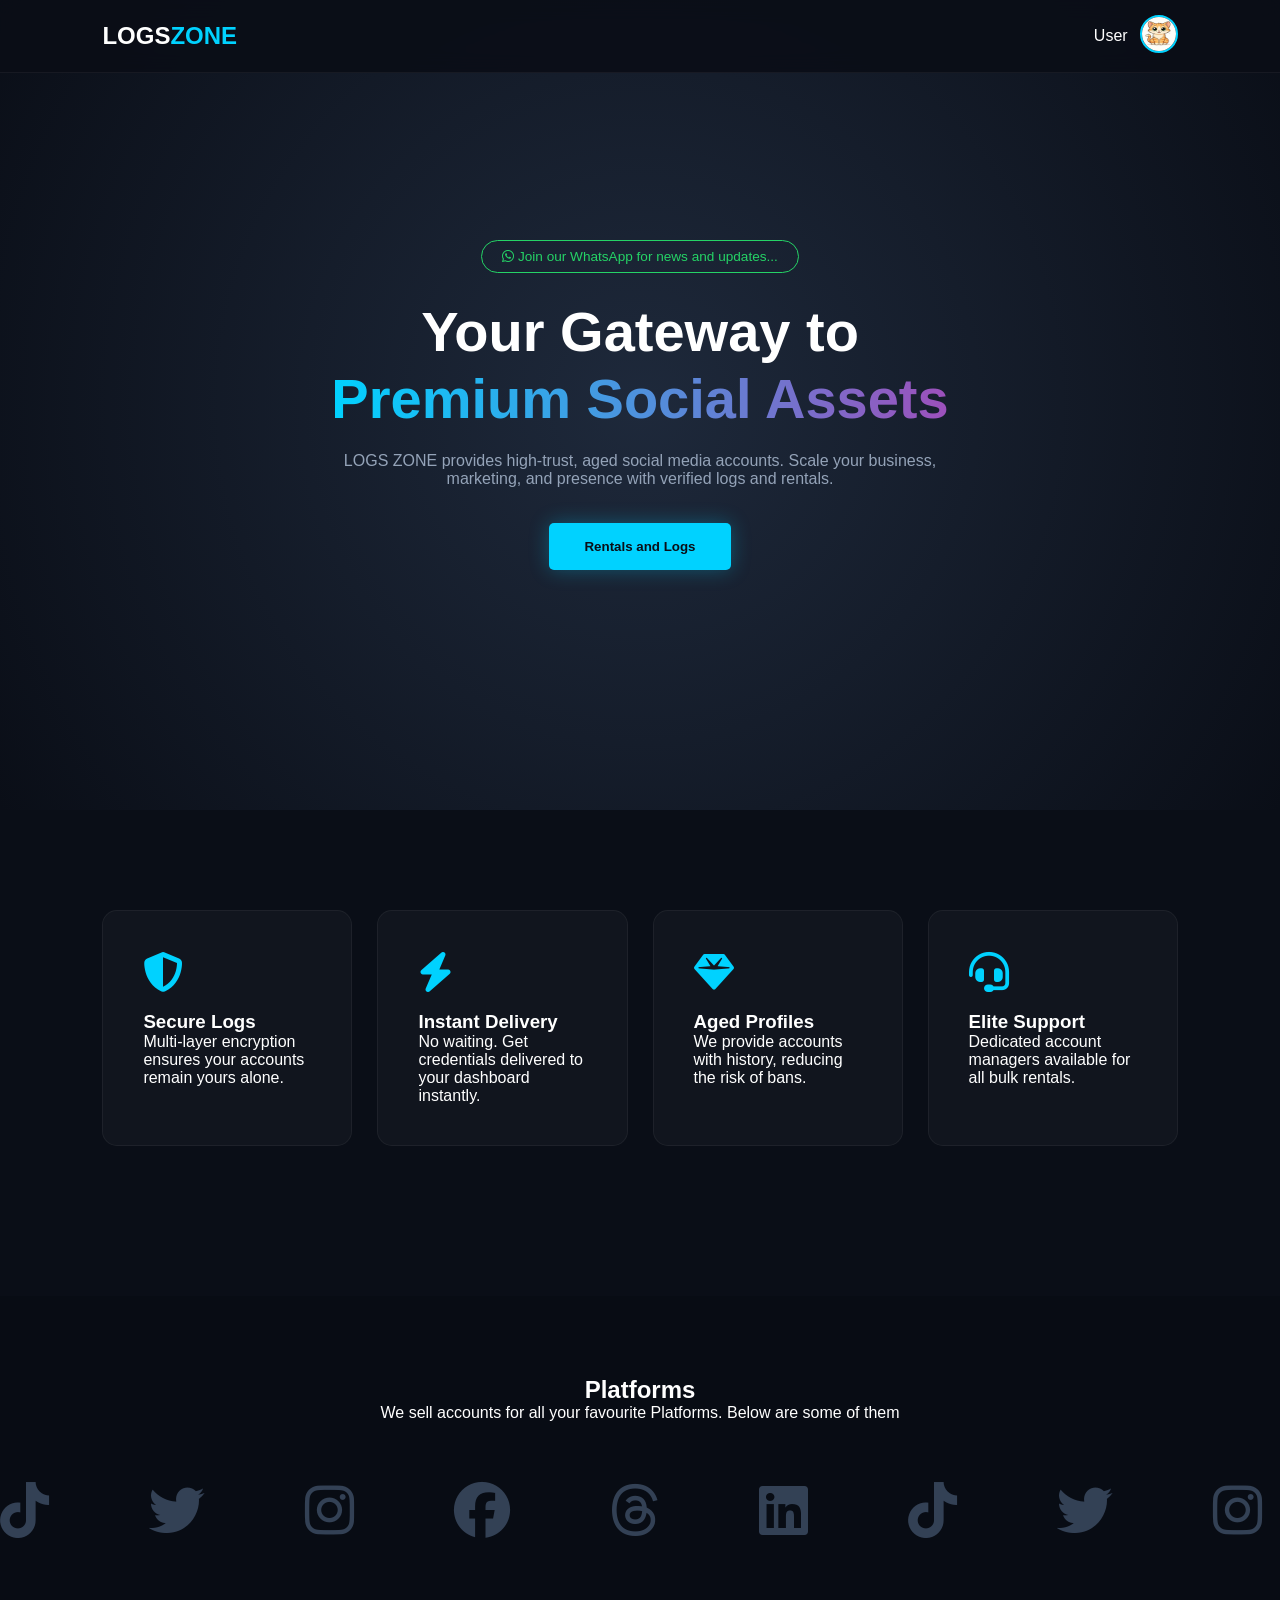
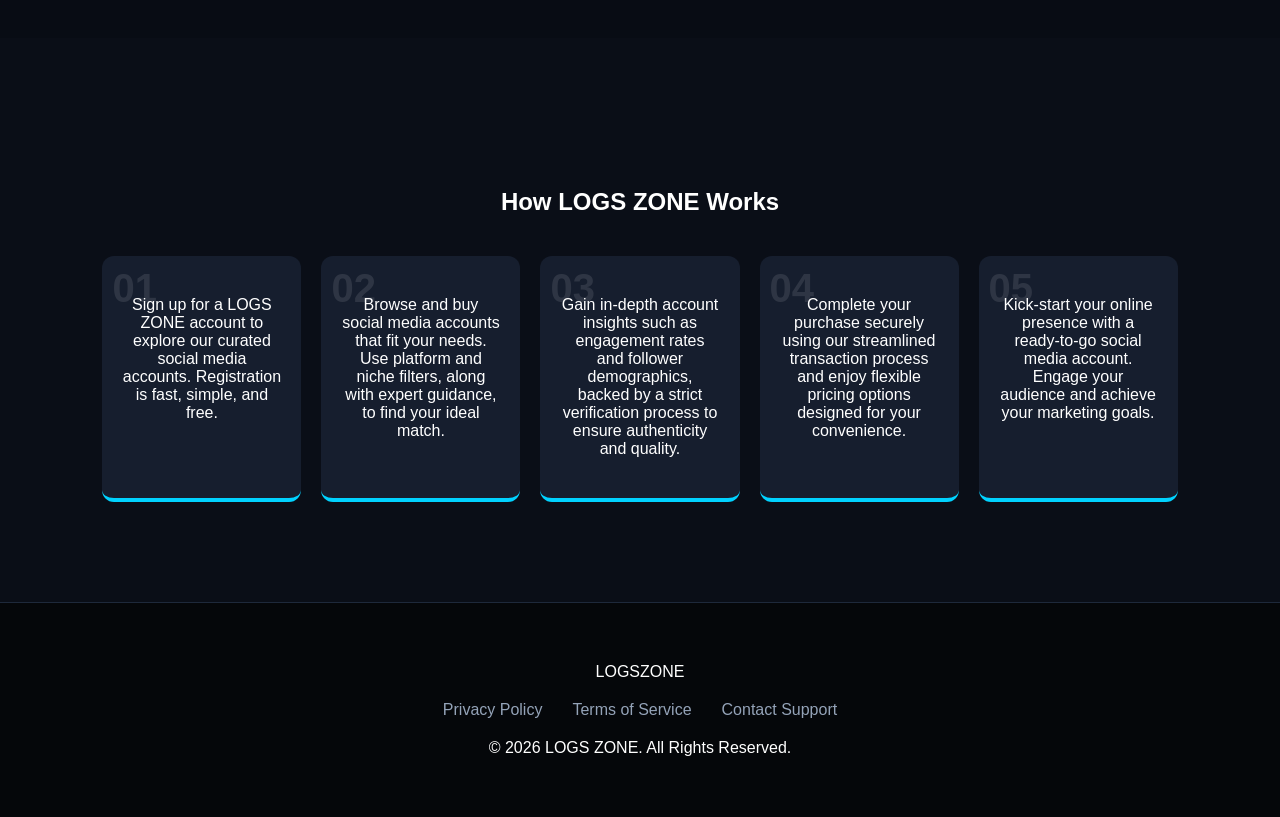
==== index.html @ 6c7ce2e8 "Initial commit" ====
<!DOCTYPE html>
<html lang="en">
<head>
    <meta charset="UTF-8">
    <meta name="viewport" content="width=device-width, initial-scale=1.0">
    <title>LOGS ZONE | Premium Marketplace</title>
    <link rel="stylesheet" href="style.css.css">
    <link rel="stylesheet" href="https://cdnjs.cloudflare.com/ajax/libs/font-awesome/6.4.0/css/all.min.css">
</head
<body>

    <nav class="navbar">
        <div class="logo">LOGS<span>ZONE</span></div>
        <div class="nav-right">
            <div class="user-trigger" id="userMenu">
                <span>User</span>
                <div class="avatar">
                    <img src="WhatsApp Image 2026-02-07 at 7.15.45 AM.jpeg" alt="User">
                </div>
                <div class="dropdown" id="dropdownMenu">
                    <a href="dashboard.html"><i class="fas fa-chart-line"></i> Dashboard</a>
                    <a href="wallet.html"><i class="fas fa-wallet"></i> Wallet</a>
                </div>
            </div>
        </div>
    </nav>

    <header class="hero">
        <div class="hero-content">
            <a href="http://wa.me/+2349013800994" class="wa-badge">
                <i class="fab fa-whatsapp"></i> Join our WhatsApp for news and updates...
            </a>
            <h1>Your Gateway to <br><span class="gradient-text">Premium Social Assets</span></h1>
            <p> LOGS ZONE provides high-trust, aged social media accounts. Scale your business, marketing, and presence with verified logs and rentals.</p>
            <button class="glow-button" onclick="window.location.href='sign.html'">Rentals and Logs</button>
        </div>
    </header>

    <section class="info-section">
        <div class="creative-grid">
            <div class="glass-card reveal">
                <div class="icon-box"><i class="fas fa-shield-halved"></i></div>
                <h3>Secure Logs</h3>
                <p>Multi-layer encryption ensures your accounts remain yours alone.</p>
            </div>
            <div class="glass-card reveal">
                <div class="icon-box"><i class="fas fa-bolt"></i></div>
                <h3>Instant Delivery</h3>
                <p>No waiting. Get credentials delivered to your dashboard instantly.</p>
            </div>
            <div class="glass-card reveal">
                <div class="icon-box"><i class="fas fa-gem"></i></div>
                <h3>Aged Profiles</h3>
                <p>We provide accounts with history, reducing the risk of bans.</p>
            </div>
            <div class="glass-card reveal">
                <div class="icon-box"><i class="fas fa-headset"></i></div>
                <h3>Elite Support</h3>
                <p>Dedicated account managers available for all bulk rentals.</p>
            </div>
        </div>
    </section>

    <section class="platforms-section">
        <div class="section-title">
            <h2>Platforms</h2>
            <p>We sell accounts for all your favourite Platforms. Below are some of them</p>
        </div>
        <div class="ticker-container">
            <div class="ticker-track">
                <i class="fab fa-tiktok"></i>
                <i class="fab fa-twitter"></i>
                <i class="fab fa-instagram"></i>
                <i class="fab fa-facebook"></i>
                <i class="fab fa-threads"></i>
                <i class="fab fa-linkedin"></i>
                <i class="fab fa-tiktok"></i>
                <i class="fab fa-twitter"></i>
                <i class="fab fa-instagram"></i>
                <i class="fab fa-facebook"></i>
                <i class="fab fa-threads"></i>
                <i class="fab fa-linkedin"></i>
            </div>
        </div>
    </section>

    <section class="how-it-works">
        <div class="section-title">
            <h2>How LOGS ZONE Works</h2>
        </div>
        <div class="steps-container">
            <div class="step-card reveal">
                <div class="step-num">01</div>
                <p>Sign up for a LOGS ZONE account to explore our curated social
                     media accounts. Registration is fast, simple, and free.</p>
            </div>
            <div class="step-card reveal">
                <div class="step-num">02</div>
                <p>Browse and buy social media accounts that fit your needs. Use platform and niche filters, 
                    along with expert guidance, to find your ideal match.</p>
            </div>
            <div class="step-card reveal">
                <div class="step-num">03</div>
                <p>Gain in-depth account insights such as engagement rates and follower demographics, 
                    backed by a strict verification process to ensure authenticity and quality.</p>
            </div>
            <div class="step-card reveal">
                <div class="step-num">04</div>
                <p>Complete your purchase securely using our streamlined transaction process
                     and enjoy flexible pricing options designed for your convenience.</p>
            </div>
            <div class="step-card reveal">
                <div class="step-num">05</div>
                <p>Kick-start your online presence with a ready-to-go social media account. 
                    Engage your audience and achieve your marketing goals.</p>
            </div>
        </div>
    </section>

    <footer>
        <div class="footer-inner">
            <div class="footer-logo">LOGS<span>ZONE</span></div>
            <ul class="footer-links">
                <li><a href="#">Privacy Policy</a></li>
                <li><a href="#">Terms of Service</a></li>
                <li><a href="#">Contact Support</a></li>
            </ul>
            <p>&copy; 2026 LOGS ZONE. All Rights Reserved.</p>
        </div>
    </footer>

    <script src="script.js"></script>
</body>
</html>
---- style.css.css ----
:root {
    --midnight: #0a0e17;
    --deep-blue: #161e2e;
    --accent: #00d2ff;
    --accent-purple: #9d50bb;
    --text-dim: #94a3b8;
    --white: #ffffff;
}

* { margin: 0; padding: 0; box-sizing: border-box; font-family: 'Segoe UI', Roboto, sans-serif; }
body { background-color: var(--midnight); color: var(--white); overflow-x: hidden; }

/* Navbar */
.navbar {
    display: flex; justify-content: space-between; align-items: center;
    padding: 15px 8%; background: rgba(10, 14, 23, 0.9);
    backdrop-filter: blur(10px); position: fixed; width: 100%; top: 0; z-index: 1000;
    border-bottom: 1px solid rgba(255, 255, 255, 0.05);
}
.logo { font-size: 1.5rem; font-weight: 800; }
.logo span { color: var(--accent); }
.user-trigger { display: flex; align-items: center; gap: 12px; cursor: pointer; position: relative; }
.avatar img { width: 38px; height: 38px; border-radius: 50%; border: 2px solid var(--accent); }

.dropdown {
    position: absolute; top: 120%; right: 0; background: var(--deep-blue);
    min-width: 160px; border-radius: 8px; display: none;
    border: 1px solid rgba(255,255,255,0.1); box-shadow: 0 10px 25px rgba(0,0,0,0.5);
}
.dropdown.active { display: block; animation: slideDown 0.3s ease; }
.dropdown a { display: block; padding: 12px 20px; color: white; text-decoration: none; font-size: 0.9rem; }
.dropdown a:hover { background: var(--accent); color: var(--midnight); }

/* Hero */
.hero {
    height: 90vh; display: flex; align-items: center; justify-content: center;
    text-align: center; padding: 0 10%; 
    background: radial-gradient(circle at center, #1e293b 0%, #0a0e17 100%);
}
.wa-badge {
    text-decoration: none; color: #25d366; border: 1px solid #25d366;
    padding: 8px 20px; border-radius: 50px; font-size: 0.85rem; display: inline-block; margin-bottom: 25px;
}
.hero h1 { font-size: 3.5rem; line-height: 1.2; margin-bottom: 20px; }
.gradient-text { background: linear-gradient(to right, var(--accent), var(--accent-purple)); -webkit-background-clip: text; -webkit-text-fill-color: transparent; }
.hero p { color: var(--text-dim); max-width: 650px; margin: 0 auto 35px; }
.glow-button {
    background: var(--accent); color: var(--midnight); border: none;
    padding: 16px 35px; border-radius: 5px; font-weight: bold; cursor: pointer;
    box-shadow: 0 0 20px rgba(0, 210, 255, 0.3); transition: 0.3s;
}
.glow-button:hover { transform: scale(1.05); box-shadow: 0 0 30px rgba(0, 210, 255, 0.5); }

/* Info Section (4 Boxes) */
.info-section { padding: 100px 8%; }
.creative-grid { display: grid; grid-template-columns: repeat(auto-fit, minmax(240px, 1fr)); gap: 25px; }
.glass-card {
    background: rgba(255, 255, 255, 0.03); padding: 40px; border-radius: 15px;
    border: 1px solid rgba(255, 255, 255, 0.05); transition: 0.3s;
}
.glass-card:hover { background: rgba(255, 255, 255, 0.08); transform: translateY(-10px); }
.icon-box { font-size: 2.5rem; color: var(--accent); margin-bottom: 15px; }

/* Platforms (Ticker) */
.platforms-section { padding: 80px 0; background: #080c14; margin: 50px 0; }
.section-title { text-align: center; margin-bottom: 40px; }
.ticker-container { overflow: hidden; white-space: nowrap; padding: 20px 0; }
.ticker-track { display: flex; gap: 100px; animation: scroll 25s linear infinite; width: max-content; }
.ticker-track i { font-size: 3.5rem; color: #334155; transition: 0.3s; }
.ticker-track i:hover { color: var(--accent); }

/* How it Works (5 Boxes) */
.how-it-works { padding: 100px 8%; margin-top: 50px; }
.steps-container { display: grid; grid-template-columns: repeat(auto-fit, minmax(180px, 1fr)); gap: 20px; }
.step-card {
    background: var(--deep-blue); padding: 40px 20px; border-radius: 12px;
    text-align: center; border-bottom: 4px solid var(--accent); position: relative;
}
.step-num { font-size: 2.5rem; font-weight: 800; opacity: 0.1; position: absolute; top: 10px; left: 10px; }

/* Scroll Animations */
.reveal { opacity: 0; transform: translateY(30px); transition: 0.8s ease-out; }
.reveal.visible { opacity: 1; transform: translateY(0); }

/* Footer */
footer { padding: 60px 8%; background: #05070a; text-align: center; border-top: 1px solid #1e293b; }
.footer-links { list-style: none; display: flex; justify-content: center; gap: 30px; margin: 20px 0; }
.footer-links a { color: var(--text-dim); text-decoration: none; }

@keyframes scroll { 0% { transform: translateX(0); } 100% { transform: translateX(-50%); } }
@keyframes slideDown { from { opacity: 0; transform: translateY(-10px); } to { opacity: 1; transform: translateY(0); } }

@media (max-width: 768px) { .hero h1 { font-size: 2.5rem; } }
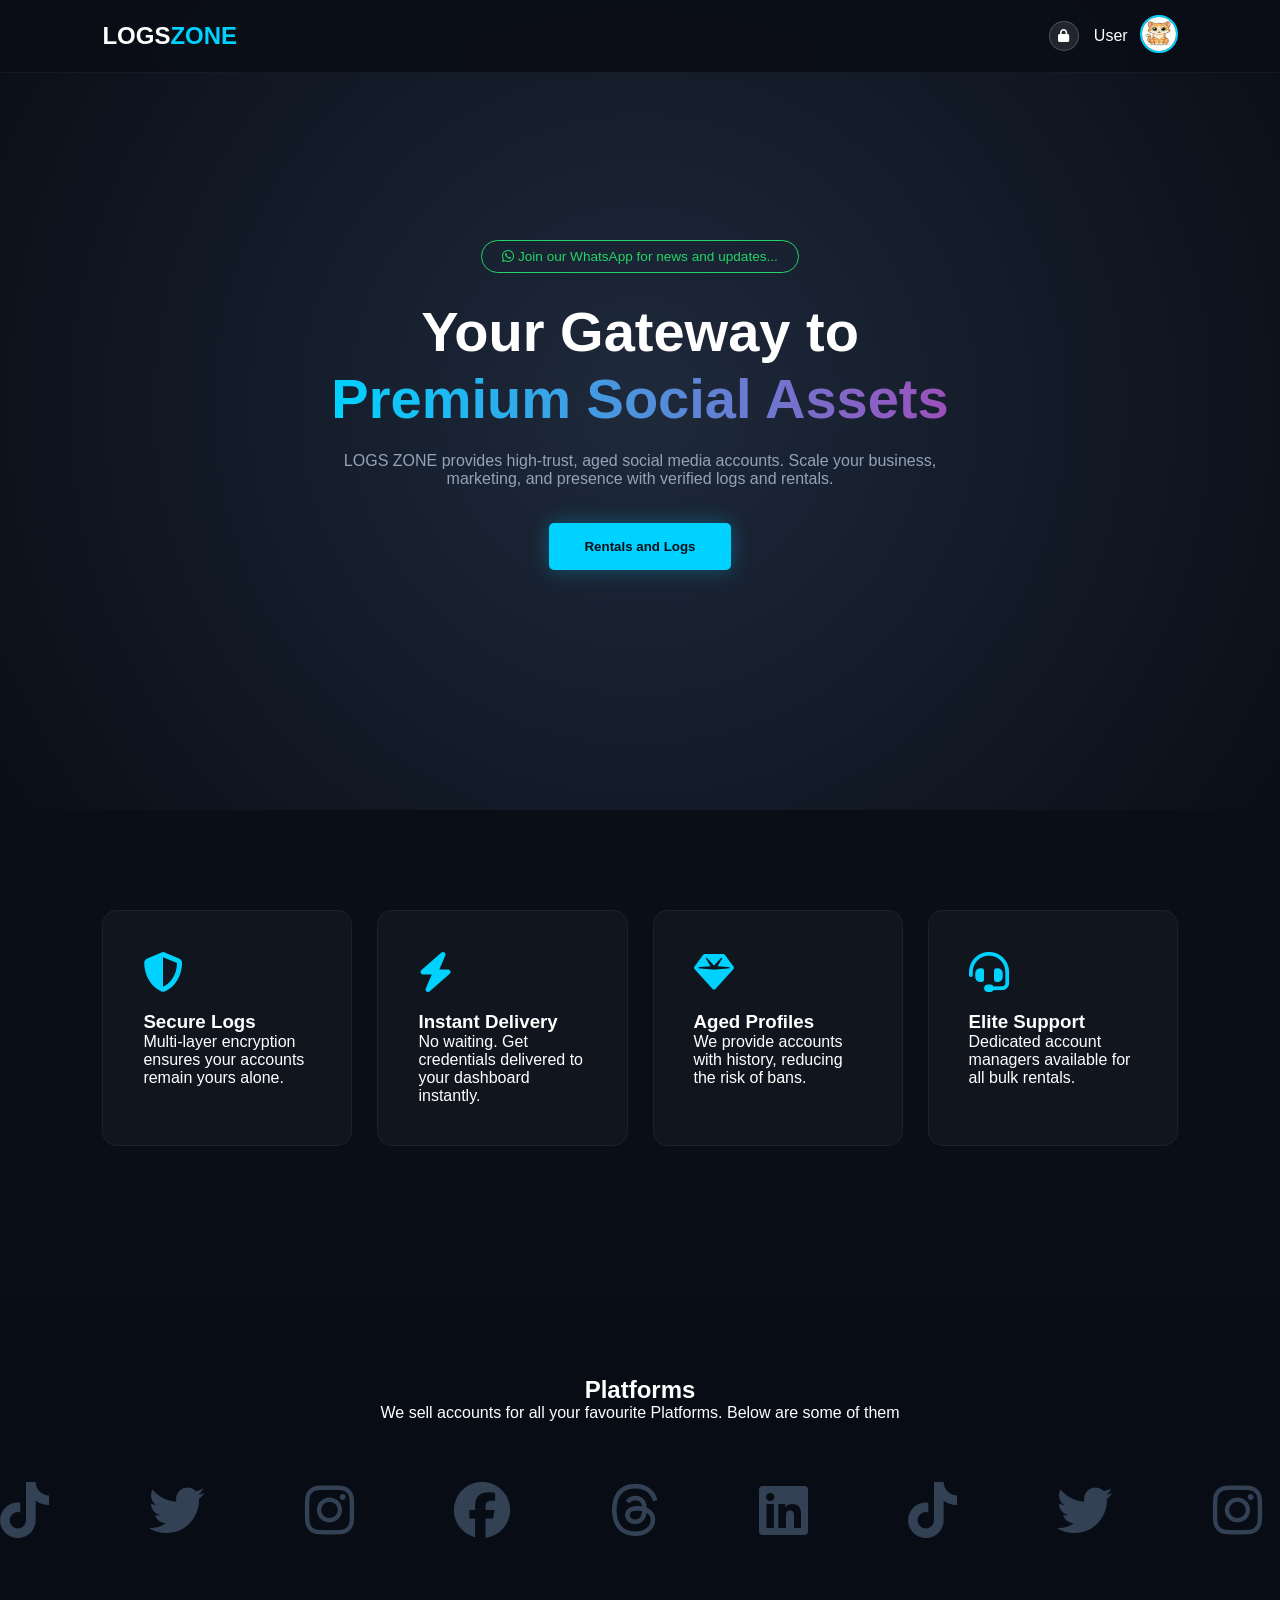
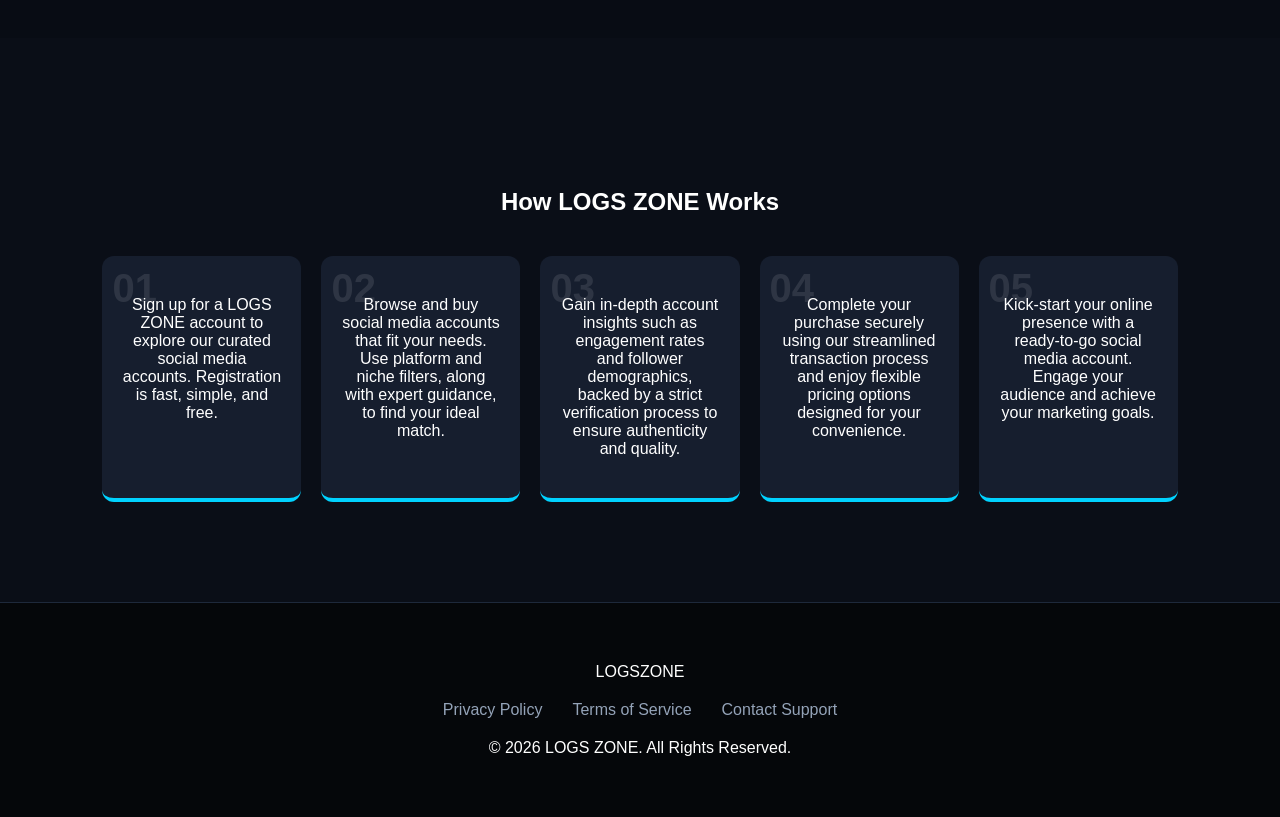
==== commit f25ed81a: "Update index.html" ====
--- a/index.html
+++ b/index.html
@@ -6,12 +6,44 @@
     <title>LOGS ZONE | Premium Marketplace</title>
     <link rel="stylesheet" href="style.css.css">
     <link rel="stylesheet" href="https://cdnjs.cloudflare.com/ajax/libs/font-awesome/6.4.0/css/all.min.css">
-</head
+    <style>
+        /* Admin Button Styling */
+        .admin-btn {
+            width: 30px;
+            height: 30px;
+            border-radius: 50%;
+            background: rgba(255, 255, 255, 0.1);
+            border: 1px solid rgba(255, 255, 255, 0.2);
+            color: white;
+            display: flex;
+            align-items: center;
+            justify-content: center;
+            cursor: pointer;
+            transition: 0.3s;
+            margin-right: 15px;
+            font-size: 0.8rem;
+        }
+
+        .admin-btn:hover {
+            background: var(--gradient, #007bff); /* Falls back to blue if var not defined */
+            transform: scale(1.1);
+        }
+
+        .nav-right {
+            display: flex;
+            align-items: center;
+        }
+    </style>
+</head>
 <body>
 
     <nav class="navbar">
         <div class="logo">LOGS<span>ZONE</span></div>
         <div class="nav-right">
+            <div class="admin-btn" onclick="checkAdminAccess()" title="Admin Access">
+                <i class="fas fa-lock"></i>
+            </div>
+
             <div class="user-trigger" id="userMenu">
                 <span>User</span>
                 <div class="avatar">
@@ -32,7 +64,7 @@
             </a>
             <h1>Your Gateway to <br><span class="gradient-text">Premium Social Assets</span></h1>
             <p> LOGS ZONE provides high-trust, aged social media accounts. Scale your business, marketing, and presence with verified logs and rentals.</p>
-            <button class="glow-button" onclick="window.location.href='sign.html'">Rentals and Logs</button>
+            <button class="glow-button" onclick="window.location.href='sign.html.html'">Rentals and Logs</button>
         </div>
     </header>
 
@@ -130,5 +162,16 @@
     </footer>
 
     <script src="script.js"></script>
+    <script>
+        function checkAdminAccess() {
+            const passcode = prompt("Please enter admin passcode:");
+            if (passcode === "bigL$$") {
+                // Change 'admin.html' to whatever your actual admin page is
+                window.location.href = "admin.html"; 
+            } else {
+                alert("Unavailable to user.");
+            }
+        }
+    </script>
 </body>
 </html>
